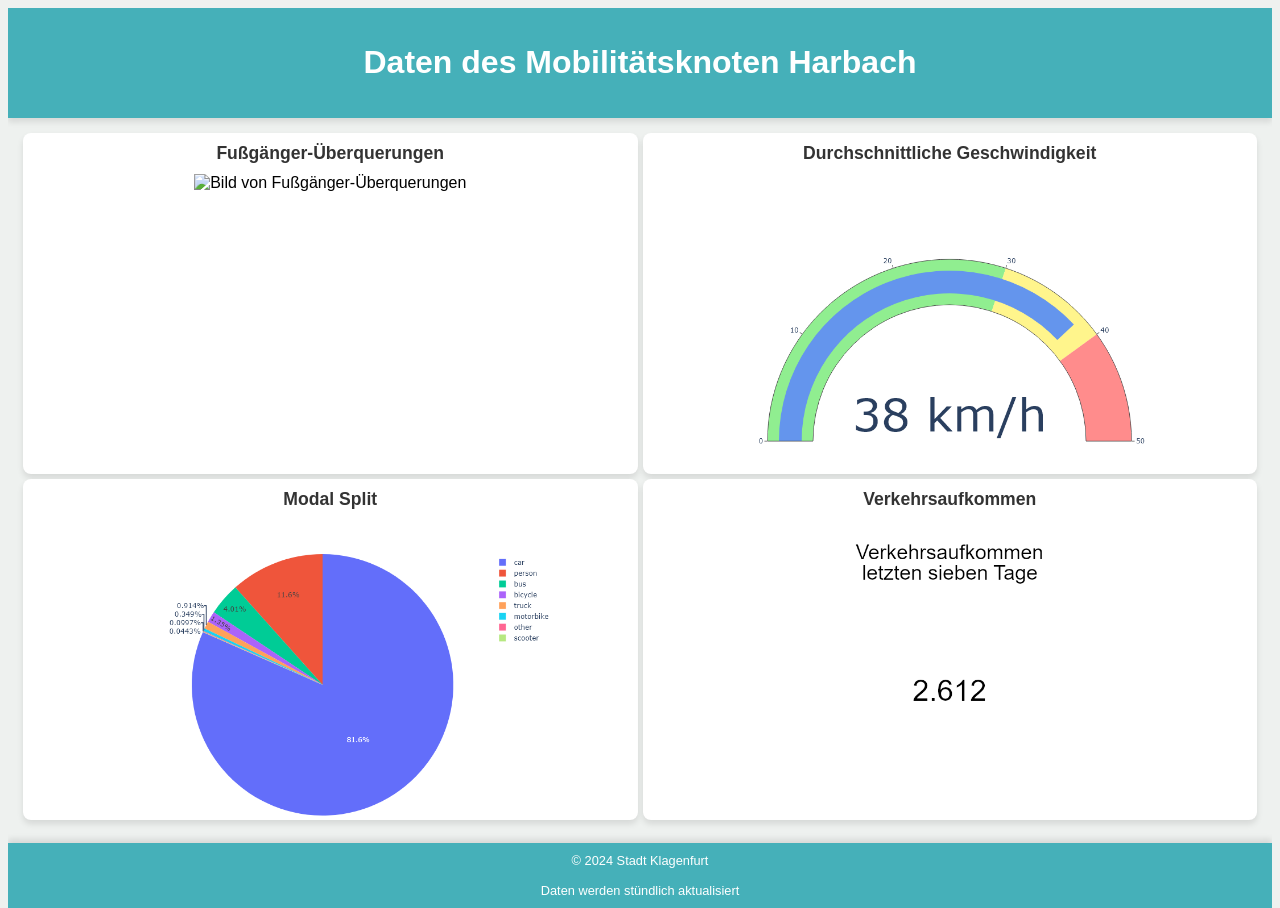
==== index.html @ 7c42df04 "Update index.html" ====
<!DOCTYPE html>
<html lang="de">
<head>
    <meta charset="UTF-8">
    <meta name="viewport" content="width=device-width, initial-scale=1.0">
    <title>Dashboard Harbach</title>
    <link rel="stylesheet" href="styles.css">
</head>
<body>
    <header>
        <h1>Daten des Mobilitätsknoten Harbach</h1>
    </header>

    <main class="dashboard">
        <section class="chart">
            <h2>Fußgänger-Überquerungen</h2>
            <img src="public-repo/images/CrossingEvents.png" alt="Bild von Fußgänger-Überquerungen">
        </section>
        <section class="chart">
            <h2>Durchschnittliche Geschwindigkeit</h2>
            <img src="public-repo/images/speedometer.png" alt="Bild von Durchschnittliche Geschwindigkeit">
        </section>
        <section class="chart">
            <h2>Modal Split</h2>
            <img src="public-repo/images/Modal_split.png" alt="Bild von Modal Split">
        </section>
        <section class="chart">
            <h2>Verkehrsaufkommen</h2>
            <img src="public-repo/images/verkehrsaufkommen.png" alt="Verkehrsaufkommen">
        </section>
    </main>

    <footer>
        © 2024 Stadt Klagenfurt <br/>
        <br/>
        Daten werden stündlich aktualisiert
    </footer>
</body>
</html>
---- styles.css ----
@media (max-width: 480px) {
    .chart {
        height: 200px;
    }
}
{
    margin: 0;
    padding: 0;
    box-sizing: border-box;
}
html, body {
    height: 100%;
    overflow-x: hidden;
}
body {
    font-family: Arial, sans-serif;
    display: flex;
    flex-direction: column;
    background-color: #eef1ef;
}
header {
    text-align: center;
    padding: 15px;
    background-color: #45B0B9;
    color: white;
    box-shadow: 0 4px 6px rgba(0,0,0,0.1);
}
.dashboard {
    display: grid;
    grid-template-columns: repeat(2, 1fr);
    gap: 5px;
    padding: 15px;
    flex: 1;
    max-height: calc(100vh - 100px);
    overflow: hidden;
    margin-bottom: 8px
}
.chart {
    background-color: #ffffff;
    border-radius: 8px;
    display: flex;
    flex-direction: column;
    align-items: center;
    box-shadow: 0 4px 6px rgba(0,0,0,0.1);
    overflow: hidden;
    height: 100%;
}
.chart img {
    max-width: 100%;
    max-height: 100%;
    object-fit: contain;
}
.chart h2 {
    margin: 10px 0;
    font-size: 1.1em;
    color: #333;
}
footer {
    background-color: #45B0B9;
    color: #fff;
    text-align: center;
    padding: 10px;
    font-size: 0.8em;
    box-shadow: 0 -4px 6px rgba(0,0,0,0.1);
}
@media (max-width: 768px) {
    .dashboard {
        grid-template-columns: 1fr;
        max-height: none;
    }
}
@media (max-width: 480px) {
    .chart {
        height: 200px;
    }
}
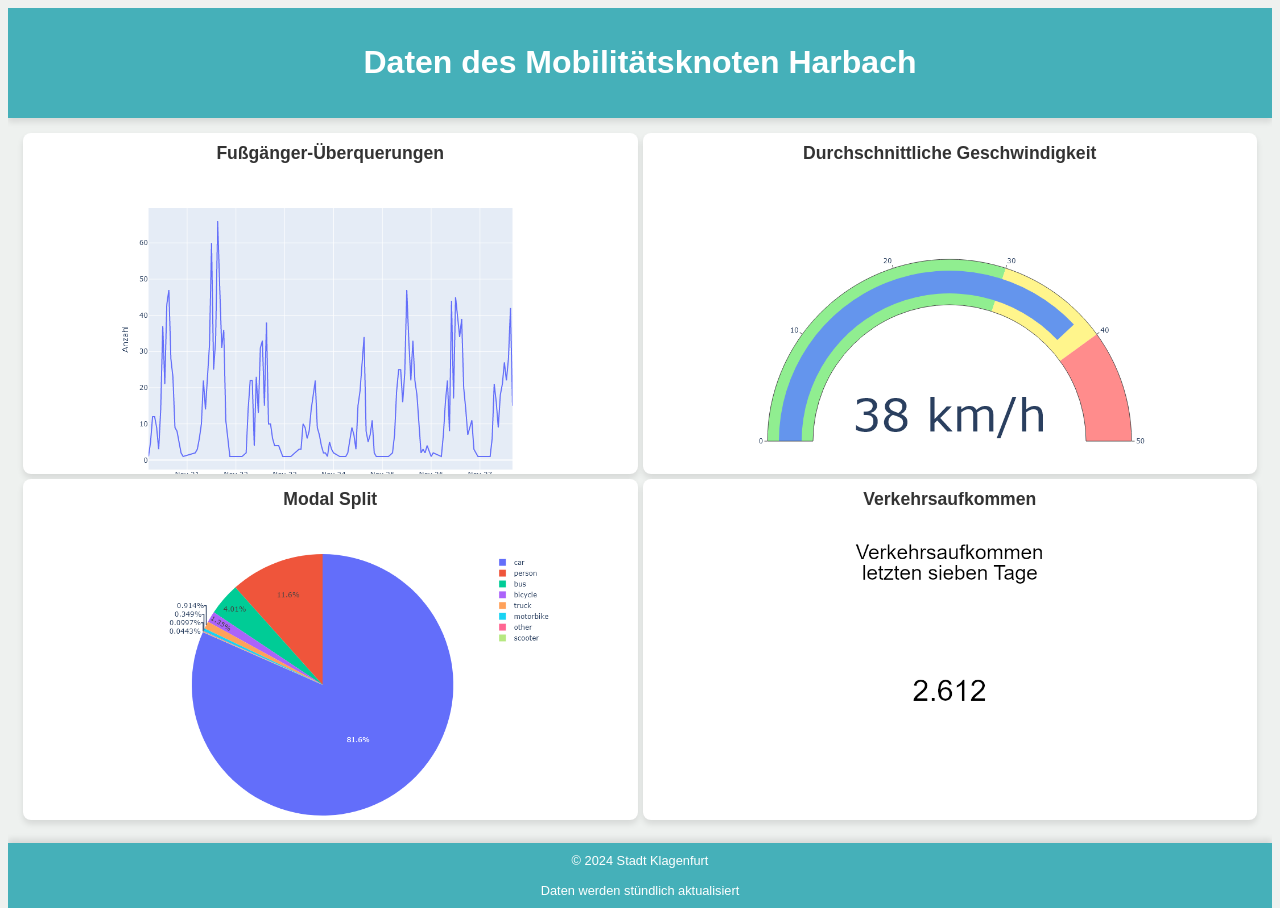
==== commit 150ccd76: "Update index.html" ====
--- a/index.html
+++ b/index.html
@@ -14,7 +14,7 @@
     <main class="dashboard">
         <section class="chart">
             <h2>Fußgänger-Überquerungen</h2>
-            <img src="public-repo/images/CrossingEvents.png" alt="Bild von Fußgänger-Überquerungen">
+            <img src="public-repo/images/Crosswalks.png" alt="Bild von Fußgänger-Überquerungen">
         </section>
         <section class="chart">
             <h2>Durchschnittliche Geschwindigkeit</h2>
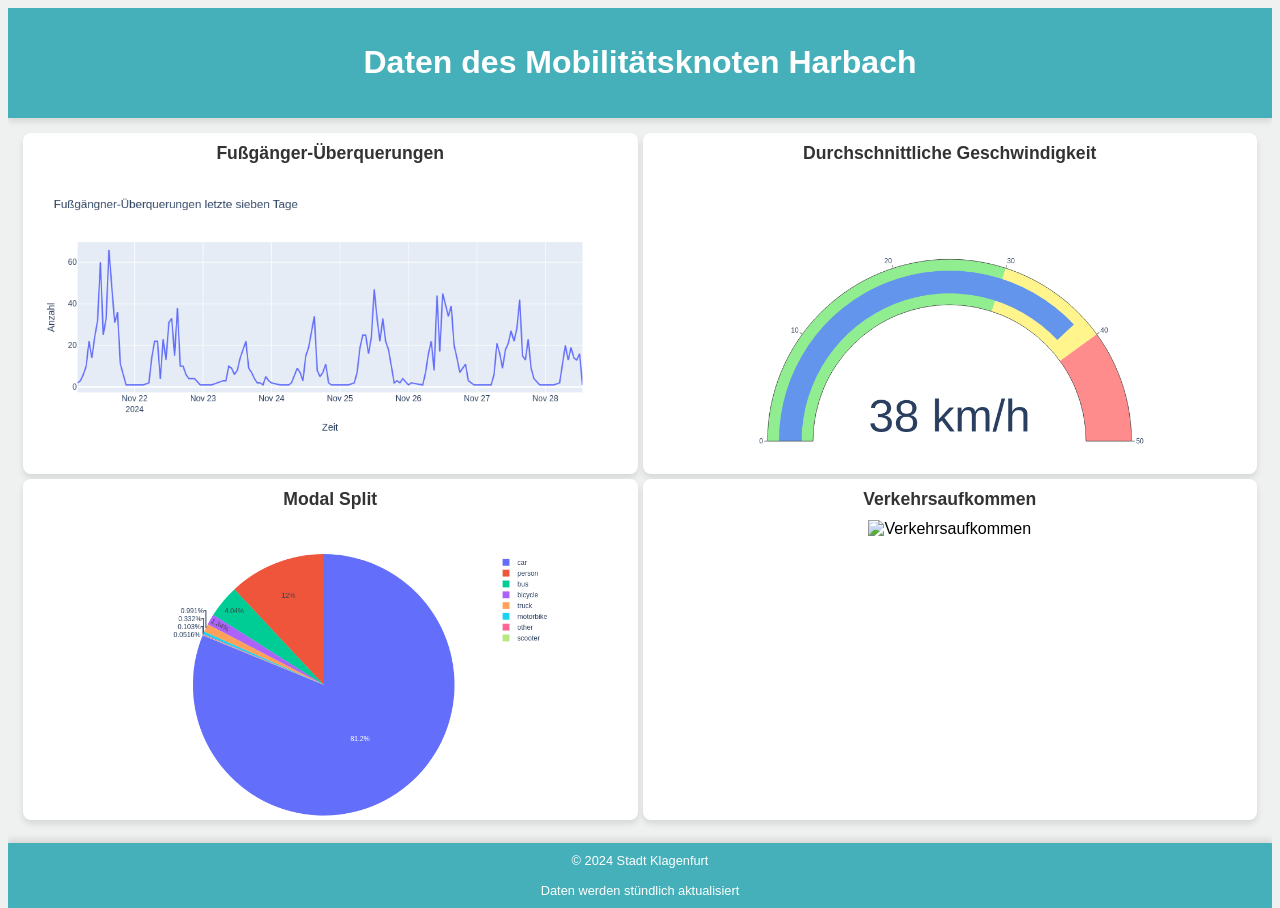
==== commit 31a9f730: "Update index.html" ====
--- a/index.html
+++ b/index.html
@@ -14,19 +14,19 @@
     <main class="dashboard">
         <section class="chart">
             <h2>Fußgänger-Überquerungen</h2>
-            <img src="public-repo/images/Crosswalks.png" alt="Bild von Fußgänger-Überquerungen">
+            <img src="Crosswalks.png" alt="Bild von Fußgänger-Überquerungen">
         </section>
         <section class="chart">
             <h2>Durchschnittliche Geschwindigkeit</h2>
-            <img src="public-repo/images/speedometer.png" alt="Bild von Durchschnittliche Geschwindigkeit">
+            <img src="speedometer.png" alt="Bild von Durchschnittliche Geschwindigkeit">
         </section>
         <section class="chart">
             <h2>Modal Split</h2>
-            <img src="public-repo/images/Modal_split.png" alt="Bild von Modal Split">
+            <img src="Modal_split.png" alt="Bild von Modal Split">
         </section>
         <section class="chart">
             <h2>Verkehrsaufkommen</h2>
-            <img src="public-repo/images/verkehrsaufkommen.png" alt="Verkehrsaufkommen">
+            <img src="verkehrsaufkommen.png" alt="Verkehrsaufkommen">
         </section>
     </main>
 
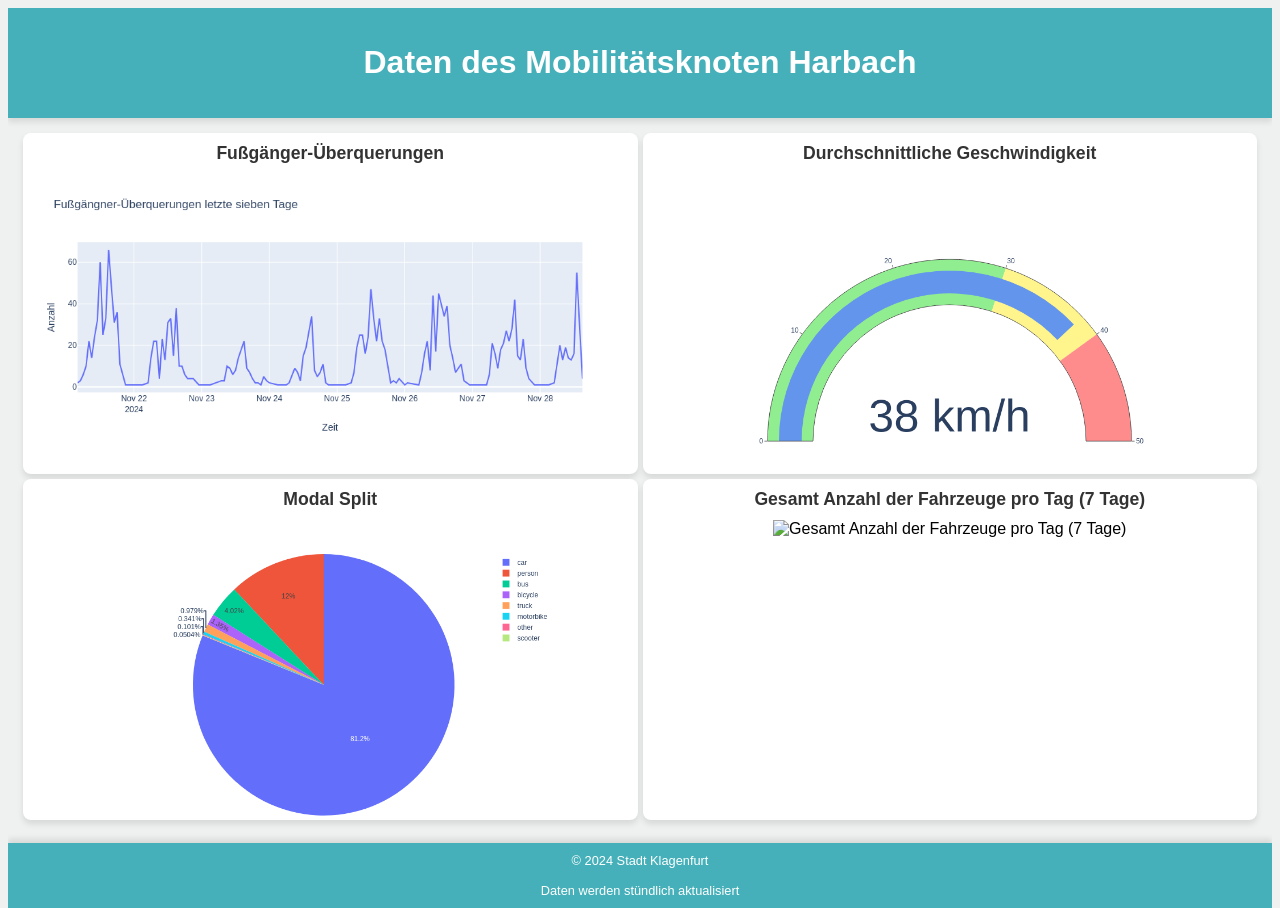
==== commit 8b02464b: "Update index.html" ====
--- a/index.html
+++ b/index.html
@@ -25,8 +25,8 @@
             <img src="Modal_split.png" alt="Bild von Modal Split">
         </section>
         <section class="chart">
-            <h2>Verkehrsaufkommen</h2>
-            <img src="verkehrsaufkommen.png" alt="Verkehrsaufkommen">
+            <h2>Gesamt Anzahl der Fahrzeuge pro Tag (7 Tage)</h2>
+            <img src="cars_total.png" alt="Gesamt Anzahl der Fahrzeuge pro Tag (7 Tage)">
         </section>
     </main>
 
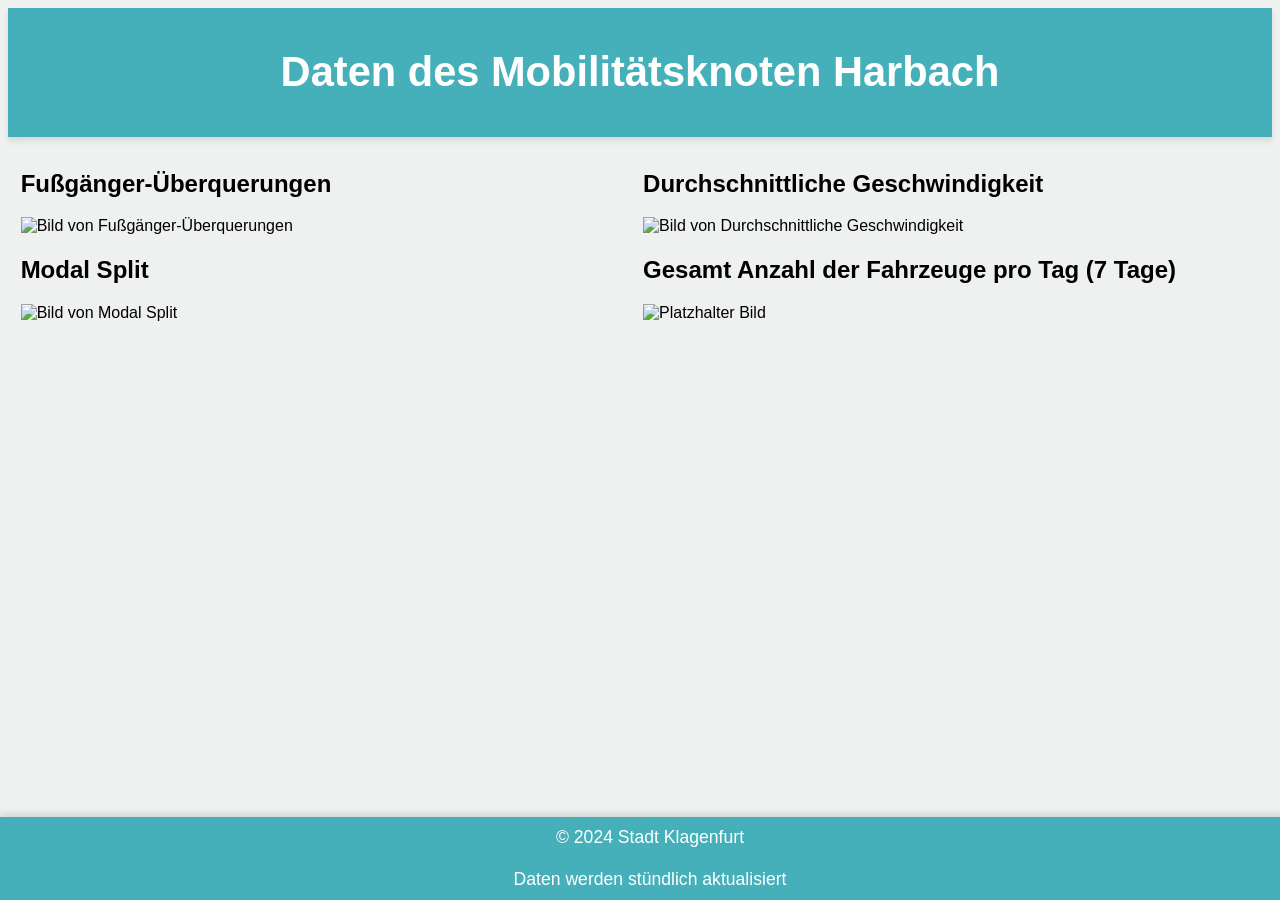
==== commit da84559f: "Update index.html" ====
--- a/index.html
+++ b/index.html
@@ -12,21 +12,21 @@
     </header>
 
     <main class="dashboard">
-        <section class="chart">
+        <section class="chart1">
             <h2>Fußgänger-Überquerungen</h2>
-            <img src="Crosswalks.png" alt="Bild von Fußgänger-Überquerungen">
+            <img src="C:\Users\KUS54\AppData\Roaming\JetBrains\PyCharmCE2023.2\scratches\Crosswalks.png" alt="Bild von Fußgänger-Überquerungen">
         </section>
-        <section class="chart">
+        <section class="chart2">
             <h2>Durchschnittliche Geschwindigkeit</h2>
-            <img src="speedometer.png" alt="Bild von Durchschnittliche Geschwindigkeit">
+            <img src="C:\Users\KUS54\AppData\Roaming\JetBrains\PyCharmCE2023.2\scratches\speedometer.png" alt="Bild von Durchschnittliche Geschwindigkeit">
         </section>
-        <section class="chart">
+        <section class="chart3">
             <h2>Modal Split</h2>
-            <img src="Modal_split.png" alt="Bild von Modal Split">
+            <img src="C:\Users\KUS54\AppData\Roaming\JetBrains\PyCharmCE2023.2\scratches\Modal_split.png" alt="Bild von Modal Split">
         </section>
-        <section class="chart">
+        <section class="chart4">
             <h2>Gesamt Anzahl der Fahrzeuge pro Tag (7 Tage)</h2>
-            <img src="cars_total.png" alt="Gesamt Anzahl der Fahrzeuge pro Tag (7 Tage)">
+            <img src="C:\Users\KUS54\AppData\Roaming\JetBrains\PyCharmCE2023.2\scratches\cars_total.png" alt="Platzhalter Bild">
         </section>
     </main>
 
--- a/styles.css
+++ b/styles.css
@@ -1,76 +1,367 @@
-@media (max-width: 480px) {
-    .chart {
-        height: 200px;
-    }
-}
-{
-    margin: 0;
-    padding: 0;
-    box-sizing: border-box;
-}
-html, body {
-    height: 100%;
-    overflow-x: hidden;
-}
-body {
-    font-family: Arial, sans-serif;
-    display: flex;
-    flex-direction: column;
-    background-color: #eef1ef;
-}
-header {
-    text-align: center;
-    padding: 15px;
-    background-color: #45B0B9;
-    color: white;
-    box-shadow: 0 4px 6px rgba(0,0,0,0.1);
-}
-.dashboard {
-    display: grid;
-    grid-template-columns: repeat(2, 1fr);
-    gap: 5px;
-    padding: 15px;
-    flex: 1;
-    max-height: calc(100vh - 100px);
-    overflow: hidden;
-    margin-bottom: 8px
-}
-.chart {
-    background-color: #ffffff;
-    border-radius: 8px;
-    display: flex;
-    flex-direction: column;
-    align-items: center;
-    box-shadow: 0 4px 6px rgba(0,0,0,0.1);
-    overflow: hidden;
-    height: 100%;
-}
-.chart img {
-    max-width: 100%;
-    max-height: 100%;
-    object-fit: contain;
-}
-.chart h2 {
-    margin: 10px 0;
-    font-size: 1.1em;
-    color: #333;
-}
-footer {
-    background-color: #45B0B9;
-    color: #fff;
-    text-align: center;
-    padding: 10px;
-    font-size: 0.8em;
-    box-shadow: 0 -4px 6px rgba(0,0,0,0.1);
-}
-@media (max-width: 768px) {
-    .dashboard {
-        grid-template-columns: 1fr;
-        max-height: none;
-    }
-}
-@media (max-width: 480px) {
-    .chart {
-        height: 200px;
-    }
-}
+/* Extra small devices (phones, 600px and down) */
+@media only screen and (max-width: 600px) {
+    body {
+        font-family: Arial, sans-serif;
+        display: flex;
+        flex-direction: column;
+        background-color: #eef1ef;
+        height: auto;
+        overflow-x: hidden;
+        overflow-y: auto;
+        margin-bottom: 13%;
+    }
+    header {
+        text-align: center;
+        padding: 5%;
+        background-color: #45B0B9;
+        color: white;
+        font-size: 0.7em;
+        box-shadow: 0 4px 6px rgba(0,0,0,0.1);
+    }
+    .chart {
+        height: auto; /* Passt die Höhe dynamisch an */
+        max-height: 100%; /* Begrenzt die Höhe auf 100% des verfügbaren Platzes */
+        background-color: #ffffff;
+        border-radius: 8px;
+        display: flex;
+        flex-direction: column;
+        align-items: center;
+        box-shadow: 0 4px 6px rgba(0,0,0,0.1);
+        overflow: hidden;
+    }
+    .chart h2 {
+        font-size: 0.7em;
+    }
+    .chart img {
+        width: 100%; /* Stellt sicher, dass die Bilder die volle Breite einnehmen */
+        height: auto; /* Passt die Höhe dynamisch an */
+        object-fit: contain; /* Stellt sicher, dass die Bilder nicht abgeschnitten werden */
+    }
+    .dashboard {
+        display: grid;
+        grid-template-columns: 1fr; /* Eine Spalte für mobile Ansicht */
+        gap: 0.5%; /* Größerer Abstand zwischen den Charts */
+        padding: 1%;
+        flex: 1;
+        overflow: auto; /* Ermöglicht Scrollen auf kleinen Bildschirmen */
+    }
+    footer {
+        position: fixed;
+        left: 0;
+        bottom: 0;
+        width: 100%;
+        background-color: #45B0B9;
+        color: #fff;
+        text-align: center;
+        padding: 10px;
+        font-size: 0.5em;
+        box-shadow: 0 -4px 6px rgba(0,0,0,0.1);
+    }
+}
+
+/* Small devices (portrait tablets and large phones, 600px and up) */
+@media only screen and (min-width: 600px)  and (max-width: 768px) {
+     body {
+            font-family: Arial, sans-serif;
+            display: flex;
+            flex-direction: column;
+            background-color: #eef1ef;
+            height: auto;
+            overflow-x: hidden;
+            overflow-y: auto;
+            margin-bottom: 8%;
+        }
+        header {
+            text-align: center;
+            padding: 15px;
+            background-color: #45B0B9;
+            color: white;
+            font-size: 0.7em;
+            box-shadow: 0 4px 6px rgba(0,0,0,0.1);
+        }
+        .chart {
+            height: auto; /* Passt die Höhe dynamisch an */
+            max-height: 100%; /* Begrenzt die Höhe auf 100% des verfügbaren Platzes */
+            background-color: #ffffff;
+            border-radius: 8px;
+            display: flex;
+            flex-direction: column;
+            align-items: center;
+            box-shadow: 0 4px 6px rgba(0,0,0,0.1);
+            overflow: hidden;
+        }
+        .chart h2 {
+            font-size: 0.7em;
+        }
+        .chart img {
+            width: 100%; /* Stellt sicher, dass die Bilder die volle Breite einnehmen */
+            height: auto; /* Passt die Höhe dynamisch an */
+            object-fit: contain; /* Stellt sicher, dass die Bilder nicht abgeschnitten werden */
+        }
+        .dashboard {
+            display: grid;
+            grid-template-columns: 1fr; /* Eine Spalte für mobile Ansicht */
+            gap: 10px; /* Größerer Abstand zwischen den Charts */
+            padding: 10px;
+            flex: 1;
+            overflow: auto; /* Ermöglicht Scrollen auf kleinen Bildschirmen */
+        }
+        footer {
+            position: fixed;
+            left: 0;
+            bottom: 0;
+            width: 100%;
+            background-color: #45B0B9;
+            color: #fff;
+            text-align: center;
+            padding: 10px;
+            font-size: 0.5em;
+            box-shadow: 0 -4px 6px rgba(0,0,0,0.1);
+        }
+    }
+
+/* Medium devices (landscape tablets, 768px and up) */
+@media only screen and (min-width: 768px) and (max-width: 992px) {
+    body {
+        font-family: Arial, sans-serif;
+        display: flex;
+        flex-direction: column;
+        background-color: #eef1ef;
+        height: auto;
+        overflow-x: hidden;
+        overflow-y: auto;
+        margin-bottom: 10%;
+    }
+    header {
+        text-align: center;
+        padding: 5%;
+        background-color: #45B0B9;
+        color: white;
+        font-size: 1.1em;
+        box-shadow: 0 4px 6px rgba(0,0,0,0.1);
+    }
+    .chart {
+        height: auto; /* Passt die Höhe dynamisch an */
+        max-height: 100%; /* Begrenzt die Höhe auf 100% des verfügbaren Platzes */
+        background-color: #ffffff;
+        border-radius: 8px;
+        display: flex;
+        flex-direction: column;
+        align-items: center;
+        box-shadow: 0 4px 6px rgba(0,0,0,0.1);
+        overflow: hidden;
+    }
+    .chart h2 {
+        font-size: 1.4em;
+    }
+    .chart img {
+        width: 100%; /* Stellt sicher, dass die Bilder die volle Breite einnehmen */
+        height: auto; /* Passt die Höhe dynamisch an */
+        object-fit: contain; /* Stellt sicher, dass die Bilder nicht abgeschnitten werden */
+    }
+    .dashboard {
+        display: grid;
+        grid-template-columns: 1fr; /* Eine Spalte für mobile Ansicht */
+        gap: 0.5%; /* Größerer Abstand zwischen den Charts */
+        padding: 1%;
+        flex: 1;
+        overflow: auto; /* Ermöglicht Scrollen auf kleinen Bildschirmen */
+    }
+    footer {
+        position: fixed;
+        left: 0;
+        bottom: 0;
+        width: 100%;
+        background-color: #45B0B9;
+        color: #fff;
+        text-align: center;
+        padding: 10px;
+        font-size: 0.9em;
+        box-shadow: 0 -4px 6px rgba(0,0,0,0.1);
+    }
+}
+
+/* Large devices (laptops/desktops, 992px and up) */
+@media only screen and (min-width: 992px) and (max-width: 1200px) {
+    body {
+        font-family: Arial, sans-serif;
+        display: flex;
+        flex-direction: column;
+        background-color: #eef1ef;
+        height: 100%;
+        overflow-x: hidden;
+        overflow-y: auto;
+        margin-bottom: 9%;
+    }
+    header {
+        text-align: center;
+        padding: 1%;
+        background-color: #45B0B9;
+        color: white;
+        font-size: 1.3em;
+        box-shadow: 0 4px 6px rgba(0,0,0,0.1);
+    }
+    .chart {
+        height: auto; /* Passt die Höhe dynamisch an */
+        max-height: 100%; /* Begrenzt die Höhe auf 100% des verfügbaren Platzes */
+        background-color: #ffffff;
+        border-radius: 8px;
+        display: flex;
+        flex-direction: column;
+        align-items: center;
+        box-shadow: 0 4px 6px rgba(0,0,0,0.1);
+        overflow: hidden;
+    }
+    .chart h2 {
+        font-size: 1.8em;
+    }
+    .chart img {
+        width: 100%; /* Stellt sicher, dass die Bilder die volle Breite einnehmen */
+        height: auto; /* Passt die Höhe dynamisch an */
+        object-fit: contain; /* Stellt sicher, dass die Bilder nicht abgeschnitten werden */
+    }
+    .dashboard {
+        display: grid;
+        grid-template-columns: repeat(2, 1fr); /* Zwei Spalten für die Desktop Ansicht */
+        gap: 0.5%; /* Größerer Abstand zwischen den Charts */
+        padding: 1%;
+        flex: 1;
+        max-height: calc(100%);
+        overflow: auto; /* Ermöglicht Scrollen auf kleinen Bildschirmen */
+    }
+    footer {
+        position: fixed;
+        left: 0;
+        bottom: 0;
+        width: 100%;
+        background-color: #45B0B9;
+        color: #fff;
+        text-align: center;
+        padding: 10px;
+        font-size: 1.1em;
+        box-shadow: 0 -4px 6px rgba(0,0,0,0.1);
+    }
+}
+
+/* Extra large devices (large laptops and desktops, 1200px and up) */
+@media only screen and (min-width: 1200px) {
+    body {
+        font-family: Arial, sans-serif;
+        display: flex;
+        flex-direction: column;
+        background-color: #eef1ef;
+        height: 100%;
+        overflow-x: hidden;
+        overflow-y: auto;
+        margin-bottom: 9%;
+    }
+    header {
+        text-align: center;
+        padding: 1%;
+        background-color: #45B0B9;
+        color: white;
+        font-size: 1.3em;
+        box-shadow: 0 4px 6px rgba(0,0,0,0.1);
+    }
+    .chart {
+        height: auto; /* Passt die Höhe dynamisch an */
+        max-height: 100%; /* Begrenzt die Höhe auf 100% des verfügbaren Platzes */
+        background-color: #ffffff;
+        border-radius: 8px;
+        display: flex;
+        flex-direction: column;
+        align-items: center;
+        box-shadow: 0 4px 6px rgba(0,0,0,0.1);
+        overflow: hidden;
+    }
+    .chart h2 {
+        font-size: 1.8em;
+    }
+    .chart img {
+        width: 100%; /* Stellt sicher, dass die Bilder die volle Breite einnehmen */
+        height: auto; /* Passt die Höhe dynamisch an */
+        object-fit: contain; /* Stellt sicher, dass die Bilder nicht abgeschnitten werden */
+    }
+    .dashboard {
+        display: grid;
+        grid-template-columns: repeat(2, 1fr); /* Zwei Spalten für die Desktop Ansicht */
+        gap: 0.5%; /* Größerer Abstand zwischen den Charts */
+        padding: 1%;
+        flex: 1;
+        max-height: calc(100%);
+        overflow: auto; /* Ermöglicht Scrollen auf kleinen Bildschirmen */
+    }
+    footer {
+        position: fixed;
+        left: 0;
+        bottom: 0;
+        width: 100%;
+        background-color: #45B0B9;
+        color: #fff;
+        text-align: center;
+        padding: 10px;
+        font-size: 1.1em;
+        box-shadow: 0 -4px 6px rgba(0,0,0,0.1);
+    }
+}
+
+
+/* KMG Screen */
+@media only screen and (width: 1920px) and (height: 1080px) {
+    body {
+        font-family: Arial, sans-serif;
+        display: flex;
+        flex-direction: column;
+        background-color: #eef1ef;
+        height: 100%;
+        overflow-x: hidden;
+        overflow-y: hidden;
+        margin-bottom: 5%;
+    }
+    header {
+        text-align: center;
+        padding: 0.5%;
+        background-color: #45B0B9;
+        color: white;
+        font-size: 1.3em;
+        box-shadow: 0 4px 6px rgba(0,0,0,0.1);
+    }
+    .chart {
+        height: 100%; /* Passt die Höhe dynamisch an */
+        max-height: 100%; /* Begrenzt die Höhe auf 100% des verfügbaren Platzes */
+        background-color: #ffffff;
+        border-radius: 8px;
+        align-items: center;
+        box-shadow: 0 4px 6px rgba(0,0,0,0.1);
+        overflow: hidden;
+    }
+    .chart h2 {
+        font-size: 1.5em;
+    }
+    .chart img {
+        width: 100%; /* Stellt sicher, dass die Bilder die volle Breite einnehmen */
+        height: 95%; /* Passt die Höhe dynamisch an */
+        object-fit: contain; /* Stellt sicher, dass die Bilder nicht abgeschnitten werden */
+    }
+    .dashboard {
+        display: grid;
+        grid-template-columns: repeat(2, 1fr); /* Zwei Spalten für die Desktop Ansicht */
+        gap: 0.5%; /* Größerer Abstand zwischen den Charts */
+        padding: 1%;
+        flex: 1;
+        max-height: calc(830px);
+        overflow: auto; /* Ermöglicht Scrollen auf kleinen Bildschirmen */
+    }
+    footer {
+        position: fixed;
+        left: 0;
+        bottom: 0;
+        width: 100%;
+        background-color: #45B0B9;
+        color: #fff;
+        text-align: center;
+        padding: 10px;
+        font-size: 1.1em;
+        box-shadow: 0 -4px 6px rgba(0,0,0,0.1);
+    }
+}
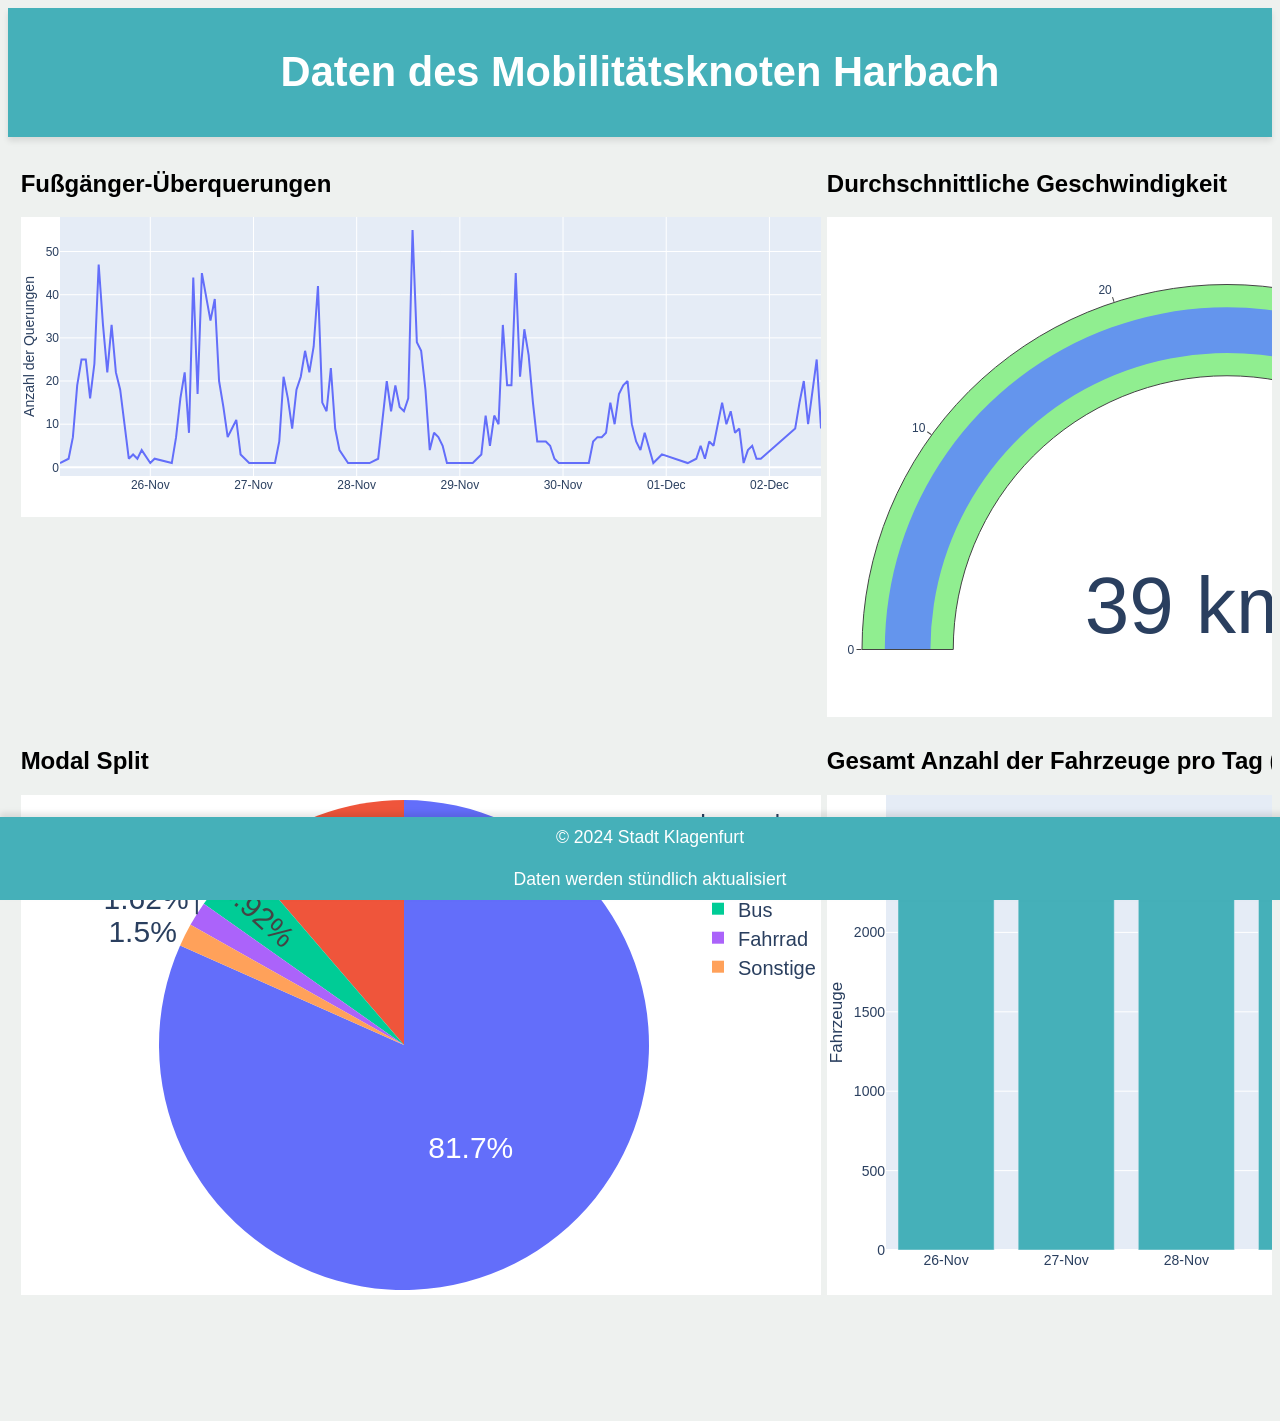
==== commit 85bb2c26: "Update index.html" ====
--- a/index.html
+++ b/index.html
@@ -14,19 +14,19 @@
     <main class="dashboard">
         <section class="chart1">
             <h2>Fußgänger-Überquerungen</h2>
-            <img src="C:\Users\KUS54\AppData\Roaming\JetBrains\PyCharmCE2023.2\scratches\Crosswalks.png" alt="Bild von Fußgänger-Überquerungen">
+            <img src="Crosswalks.png" alt="Bild von Fußgänger-Überquerungen">
         </section>
         <section class="chart2">
             <h2>Durchschnittliche Geschwindigkeit</h2>
-            <img src="C:\Users\KUS54\AppData\Roaming\JetBrains\PyCharmCE2023.2\scratches\speedometer.png" alt="Bild von Durchschnittliche Geschwindigkeit">
+            <img src="speedometer.png" alt="Bild von Durchschnittliche Geschwindigkeit">
         </section>
         <section class="chart3">
             <h2>Modal Split</h2>
-            <img src="C:\Users\KUS54\AppData\Roaming\JetBrains\PyCharmCE2023.2\scratches\Modal_split.png" alt="Bild von Modal Split">
+            <img src="Modal_split.png" alt="Bild von Modal Split">
         </section>
         <section class="chart4">
             <h2>Gesamt Anzahl der Fahrzeuge pro Tag (7 Tage)</h2>
-            <img src="C:\Users\KUS54\AppData\Roaming\JetBrains\PyCharmCE2023.2\scratches\cars_total.png" alt="Platzhalter Bild">
+            <img src="cars_total.png" alt="Platzhalter Bild">
         </section>
     </main>
 
--- a/styles.css
+++ b/styles.css
@@ -326,31 +326,97 @@
         font-size: 1.3em;
         box-shadow: 0 4px 6px rgba(0,0,0,0.1);
     }
-    .chart {
-        height: 100%; /* Passt die Höhe dynamisch an */
-        max-height: 100%; /* Begrenzt die Höhe auf 100% des verfügbaren Platzes */
-        background-color: #ffffff;
-        border-radius: 8px;
-        align-items: center;
-        box-shadow: 0 4px 6px rgba(0,0,0,0.1);
-        overflow: hidden;
-    }
-    .chart h2 {
+    .chart1  {
+        height: 100%;
+        max-height: 100%;
+        background-color: #ffffff;
+        border-radius: 8px;
+        align-items: center;
+        box-shadow: 0 4px 6px rgba(0,0,0,0.1);
+        overflow: hidden;
+    }
+    .chart1 h2 {
+        text-align: center;
         font-size: 1.5em;
     }
-    .chart img {
-        width: 100%; /* Stellt sicher, dass die Bilder die volle Breite einnehmen */
-        height: 95%; /* Passt die Höhe dynamisch an */
-        object-fit: contain; /* Stellt sicher, dass die Bilder nicht abgeschnitten werden */
-    }
+    .chart1 img {
+        display: block;
+        margin-top: 50px;
+        margin-left: 5%;
+        width: auto;
+        height: auto;
+    }
+    .chart2 {
+        height: 100%;
+        max-height: 100%;
+        background-color: #ffffff;
+        border-radius: 8px;
+        align-items: center;
+        box-shadow: 0 4px 6px rgba(0,0,0,0.1);
+        overflow: hidden;
+    }
+    .chart2 h2 {
+        text-align: center;
+        font-size: 1.5em;
+    }
+    .chart2 img {
+        display: block;
+        margin-top: -25px;
+        width: 100%;
+        height: 100%;
+        object-fit: scale-down;
+        }
+
+    .chart3 {
+        height: 100%;
+        max-height: 100%;
+        background-color: #ffffff;
+        border-radius: 8px;
+        align-items: center;
+        box-shadow: 0 4px 6px rgba(0,0,0,0.1);
+        overflow: hidden;
+    }
+    .chart3 h2 {
+        text-align: center;
+        font-size: 1.5em;
+    }
+    .chart3 img {
+        display: block;
+        margin: 0;
+        width: 100%;
+        height: 80%;
+        object-fit: scale-down;
+        }
+
+    .chart4 {
+        height: 100%;
+        max-height: 100%;
+        background-color: #ffffff;
+        border-radius: 8px;
+        align-items: center;
+        box-shadow: 0 4px 6px rgba(0,0,0,0.1);
+        overflow: hidden;
+    }
+    .chart4 h2 {
+        text-align: center;
+        font-size: 1.5em;
+    }
+    .chart4 img {
+        display: block;
+        margin: 0 auto;
+        width: 100%;
+        height: 85%;
+        object-fit: contain;
+    }
+
     .dashboard {
         display: grid;
-        grid-template-columns: repeat(2, 1fr); /* Zwei Spalten für die Desktop Ansicht */
-        gap: 0.5%; /* Größerer Abstand zwischen den Charts */
+        grid-template-columns: repeat(2, 1fr);
+        gap: 0.5%;
         padding: 1%;
         flex: 1;
         max-height: calc(830px);
-        overflow: auto; /* Ermöglicht Scrollen auf kleinen Bildschirmen */
+        overflow: hidden;
     }
     footer {
         position: fixed;
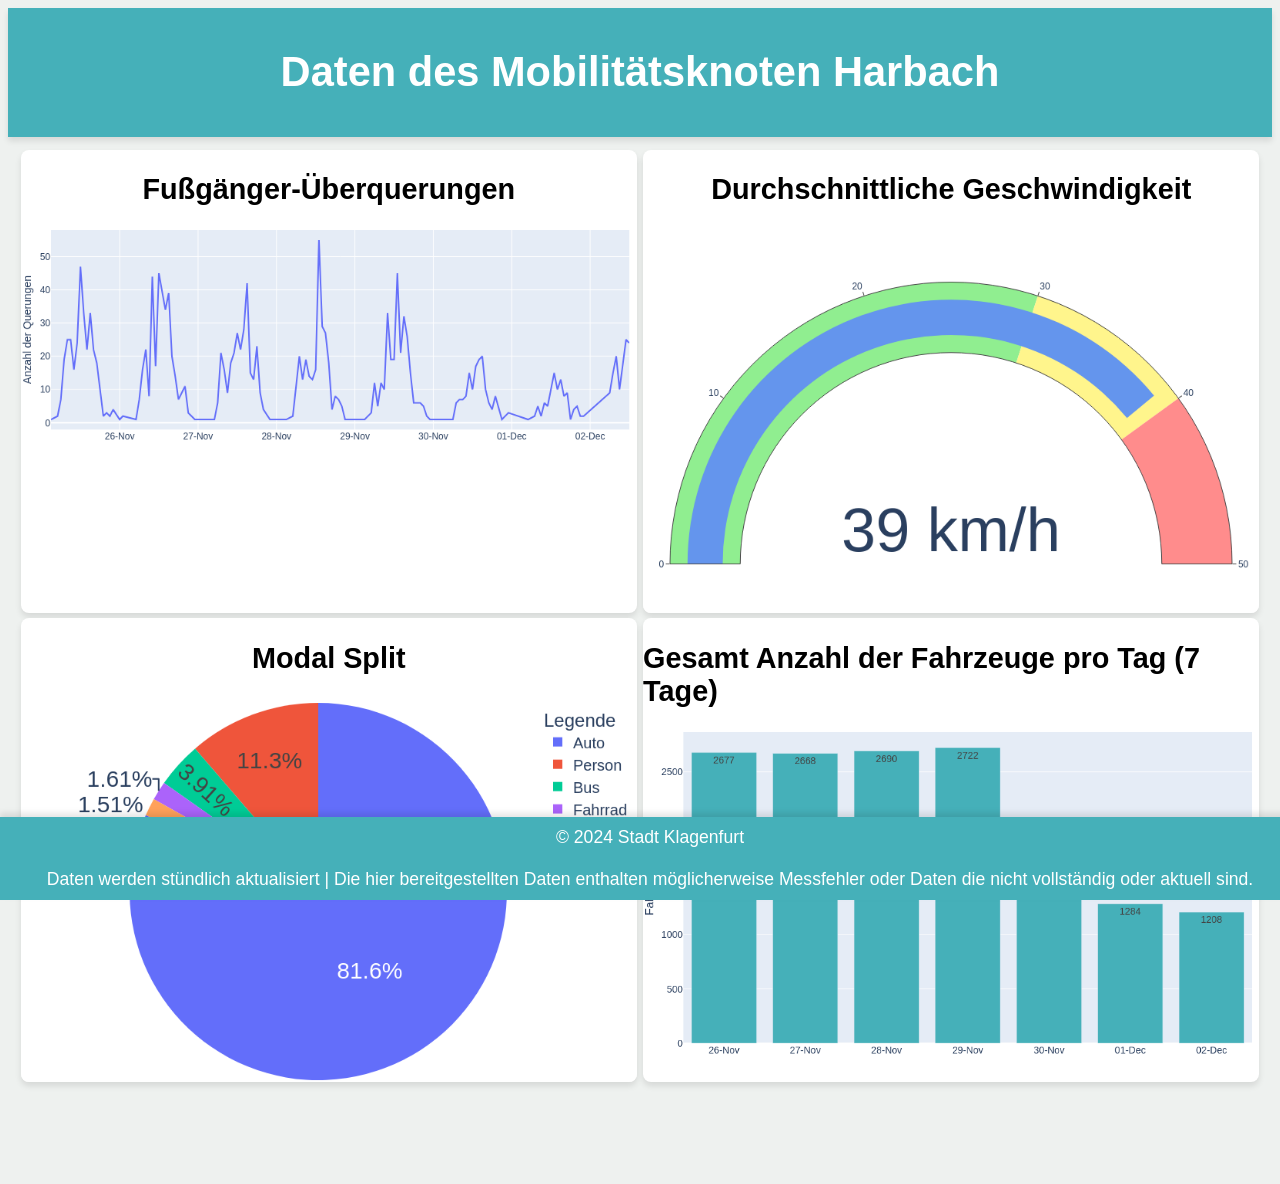
==== commit 73b0baf9: "Update index.html" ====
--- a/index.html
+++ b/index.html
@@ -33,7 +33,7 @@
     <footer>
         © 2024 Stadt Klagenfurt <br/>
         <br/>
-        Daten werden stündlich aktualisiert
+        Daten werden stündlich aktualisiert | Die hier bereitgestellten Daten enthalten möglicherweise Messfehler oder Daten die nicht vollständig oder aktuell sind.
     </footer>
 </body>
 </html>
--- a/styles.css
+++ b/styles.css
@@ -18,7 +18,7 @@
         font-size: 0.7em;
         box-shadow: 0 4px 6px rgba(0,0,0,0.1);
     }
-    .chart {
+    .chart1, .chart2, .chart4 {
         height: auto; /* Passt die Höhe dynamisch an */
         max-height: 100%; /* Begrenzt die Höhe auf 100% des verfügbaren Platzes */
         background-color: #ffffff;
@@ -29,12 +29,32 @@
         box-shadow: 0 4px 6px rgba(0,0,0,0.1);
         overflow: hidden;
     }
-    .chart h2 {
+    .chart1 h2, .chart2 h2, .chart4 h2 {
         font-size: 0.7em;
     }
-    .chart img {
+    .chart1 img, .chart2 img, .chart4 img {
         width: 100%; /* Stellt sicher, dass die Bilder die volle Breite einnehmen */
         height: auto; /* Passt die Höhe dynamisch an */
+        object-fit: contain; /* Stellt sicher, dass die Bilder nicht abgeschnitten werden */
+        }
+    .chart3 {
+        height: auto; /* Passt die Höhe dynamisch an */
+        max-height: 100%; /* Begrenzt die Höhe auf 100% des verfügbaren Platzes */
+        background-color: #ffffff;
+        border-radius: 8px;
+        display: flex;
+        flex-direction: column;
+        align-items: center;
+        box-shadow: 0 4px 6px rgba(0,0,0,0.1);
+        overflow: hidden;
+        }
+    .chart3 h2 {
+         text-align: center;
+         font-size: 0.7em;}
+
+    .chart3 img {
+        width: 100%; /* Stellt sicher, dass die Bilder die volle Breite einnehmen */
+        height: 85%; /* Passt die Höhe dynamisch an */
         object-fit: contain; /* Stellt sicher, dass die Bilder nicht abgeschnitten werden */
     }
     .dashboard {
@@ -79,7 +99,7 @@
             font-size: 0.7em;
             box-shadow: 0 4px 6px rgba(0,0,0,0.1);
         }
-        .chart {
+        .chart1, .chart2, .chart3, .chart4 {
             height: auto; /* Passt die Höhe dynamisch an */
             max-height: 100%; /* Begrenzt die Höhe auf 100% des verfügbaren Platzes */
             background-color: #ffffff;
@@ -90,10 +110,10 @@
             box-shadow: 0 4px 6px rgba(0,0,0,0.1);
             overflow: hidden;
         }
-        .chart h2 {
+        .chart1 h2, .chart2 h2, .chart3 h2, .chart4 h2 {
             font-size: 0.7em;
         }
-        .chart img {
+        .chart1 img, .chart2 img, .chart3 img, .chart4 img {
             width: 100%; /* Stellt sicher, dass die Bilder die volle Breite einnehmen */
             height: auto; /* Passt die Höhe dynamisch an */
             object-fit: contain; /* Stellt sicher, dass die Bilder nicht abgeschnitten werden */
@@ -140,7 +160,7 @@
         font-size: 1.1em;
         box-shadow: 0 4px 6px rgba(0,0,0,0.1);
     }
-    .chart {
+    .chart1, .chart2, .chart3, .chart4 {
         height: auto; /* Passt die Höhe dynamisch an */
         max-height: 100%; /* Begrenzt die Höhe auf 100% des verfügbaren Platzes */
         background-color: #ffffff;
@@ -151,10 +171,10 @@
         box-shadow: 0 4px 6px rgba(0,0,0,0.1);
         overflow: hidden;
     }
-    .chart h2 {
+    .chart1 h2, .chart2 h2, .chart3 h2, .chart4 h2 {
         font-size: 1.4em;
     }
-    .chart img {
+    .chart1 img, .chart2 img, .chart3 img, .chart4 img {
         width: 100%; /* Stellt sicher, dass die Bilder die volle Breite einnehmen */
         height: auto; /* Passt die Höhe dynamisch an */
         object-fit: contain; /* Stellt sicher, dass die Bilder nicht abgeschnitten werden */
@@ -201,7 +221,7 @@
         font-size: 1.3em;
         box-shadow: 0 4px 6px rgba(0,0,0,0.1);
     }
-    .chart {
+    .chart1, .chart2, .chart3, .chart4 {
         height: auto; /* Passt die Höhe dynamisch an */
         max-height: 100%; /* Begrenzt die Höhe auf 100% des verfügbaren Platzes */
         background-color: #ffffff;
@@ -212,10 +232,10 @@
         box-shadow: 0 4px 6px rgba(0,0,0,0.1);
         overflow: hidden;
     }
-    .chart h2 {
+    .chart1 h2, .chart2 h2, .chart3 h2, .chart4 h2 {
         font-size: 1.8em;
     }
-    .chart img {
+    .chart1 img, .chart2 img, .chart3 img, .chart4 img {
         width: 100%; /* Stellt sicher, dass die Bilder die volle Breite einnehmen */
         height: auto; /* Passt die Höhe dynamisch an */
         object-fit: contain; /* Stellt sicher, dass die Bilder nicht abgeschnitten werden */
@@ -253,7 +273,7 @@
         height: 100%;
         overflow-x: hidden;
         overflow-y: auto;
-        margin-bottom: 9%;
+        margin-bottom: 7%;
     }
     header {
         text-align: center;
@@ -263,7 +283,7 @@
         font-size: 1.3em;
         box-shadow: 0 4px 6px rgba(0,0,0,0.1);
     }
-    .chart {
+     .chart1, .chart2, .chart3, .chart4 {
         height: auto; /* Passt die Höhe dynamisch an */
         max-height: 100%; /* Begrenzt die Höhe auf 100% des verfügbaren Platzes */
         background-color: #ffffff;
@@ -274,10 +294,10 @@
         box-shadow: 0 4px 6px rgba(0,0,0,0.1);
         overflow: hidden;
     }
-    .chart h2 {
+    .chart1 h2, .chart2 h2, .chart3 h2, .chart4 h2 {
         font-size: 1.8em;
     }
-    .chart img {
+    .chart1 img, .chart2 img, .chart3 img, .chart4 img {
         width: 100%; /* Stellt sicher, dass die Bilder die volle Breite einnehmen */
         height: auto; /* Passt die Höhe dynamisch an */
         object-fit: contain; /* Stellt sicher, dass die Bilder nicht abgeschnitten werden */
@@ -307,7 +327,7 @@
 
 
 /* KMG Screen */
-@media only screen and (width: 1920px) and (height: 1080px) {
+@media only screen and (min-width: 1920px) and (min-height: 1080px) {
     body {
         font-family: Arial, sans-serif;
         display: flex;
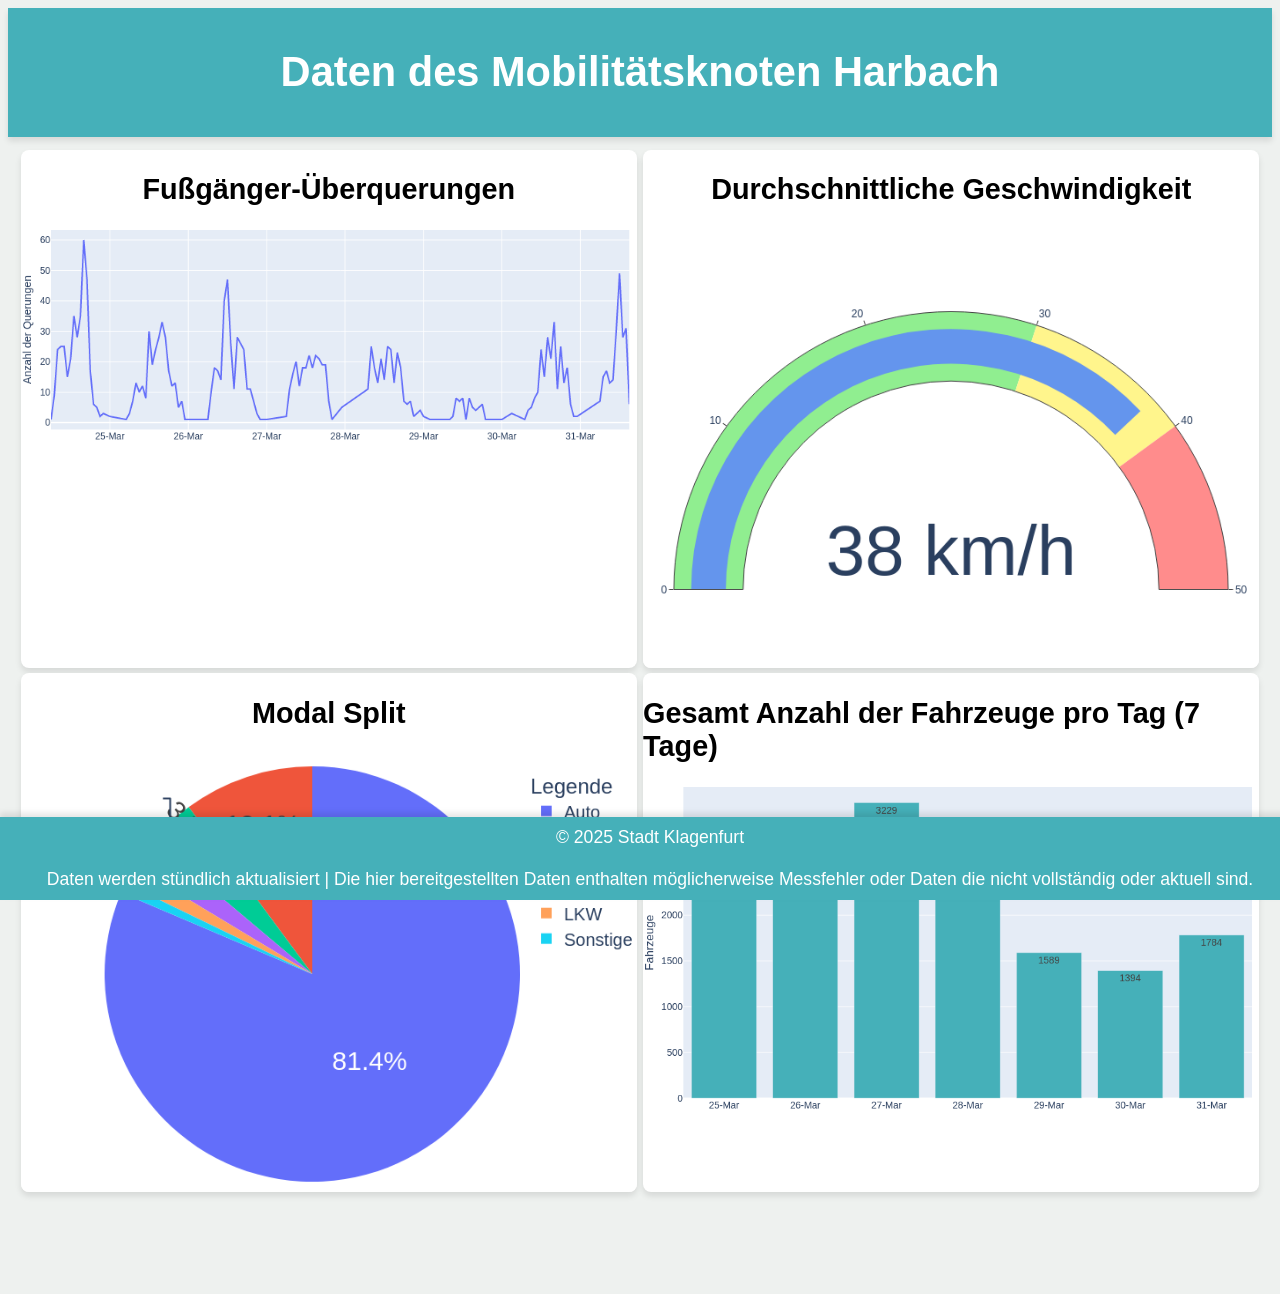
==== commit 6c9f92eb: "Update index.html" ====
--- a/index.html
+++ b/index.html
@@ -31,7 +31,7 @@
     </main>
 
     <footer>
-        © 2024 Stadt Klagenfurt <br/>
+        © 2025 Stadt Klagenfurt <br/>
         <br/>
         Daten werden stündlich aktualisiert | Die hier bereitgestellten Daten enthalten möglicherweise Messfehler oder Daten die nicht vollständig oder aktuell sind.
     </footer>
